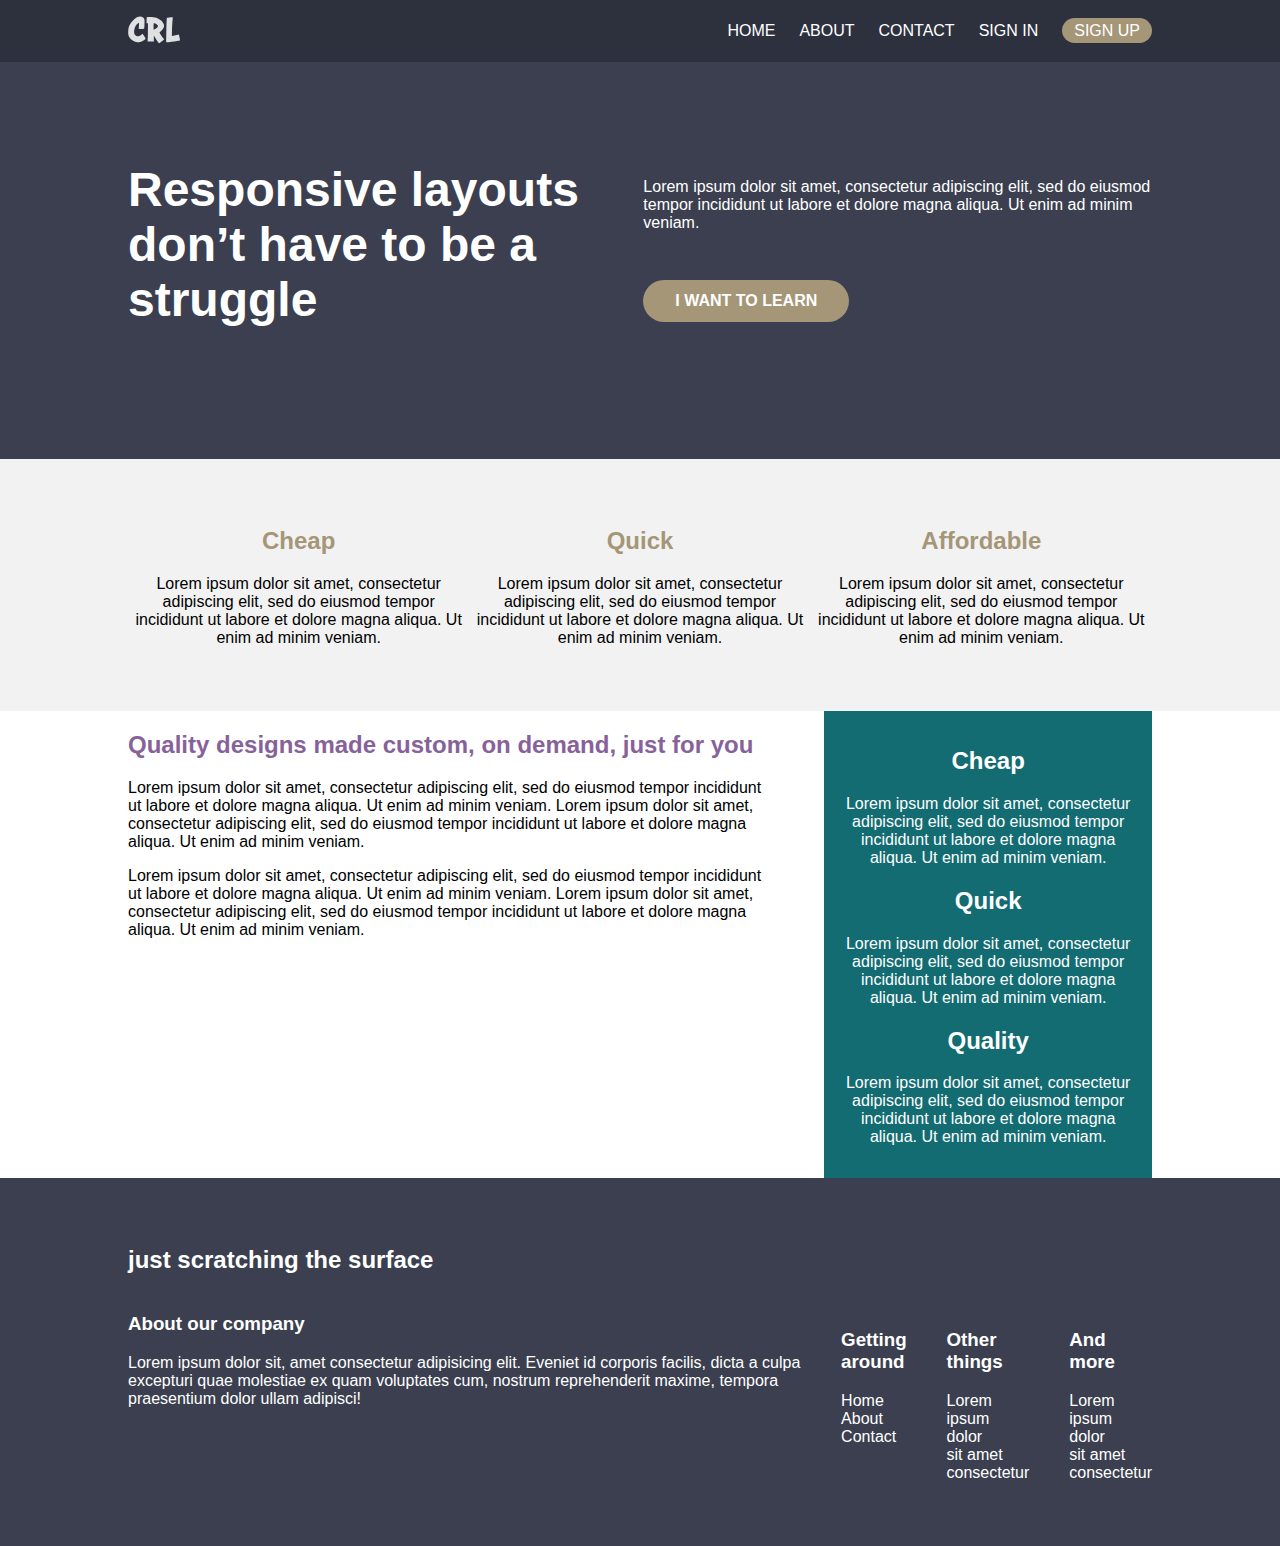
==== final-challenge/index.html @ f031e037 "final challenge partial added" ====
<!DOCTYPE html>
<html lang="en">
  <head>
    <meta charset="UTF-8" />
    <meta http-equiv="X-UA-Compatible" content="IE=edge" />
    <meta name="viewport" content="width=device-width, initial-scale=1.0" />
    <title>Document</title>
    <link rel="stylesheet" href="style.css" />
  </head>
  <body>
    <header>
      <div class="container row">
        <button class="nav-toggle" aria-label="open navigation">
          <span class="hamburger"></span>
        </button>
        <a class="logo" href="#">
          <img src="./logo.svg" alt="conquering responsive layouts" />
        </a>
        <nav class="nav">
          <ul class="nav__list nav__list--primary">
            <li class="nav__item"><a href="#" class="nav__link">Home</a></li>
            <li class="nav__item"><a href="#" class="nav__link">About</a></li>
            <li class="nav__item"><a href="#" class="nav__link">Contact</a></li>
          </ul>
          <ul class="nav__list nav__list--secondary">
            <li class="nav__item"><a href="#" class="nav__link">Sign In</a></li>
            <li class="nav__item">
              <a href="#" class="nav__link nav__link--button">Sign up</a>
            </li>
          </ul>
        </nav>
      </div>
    </header>

    <main class="main">
      <section class="hero">
        <div class="container row">
          <h1>Responsive layouts don’t have to be a struggle</h1>
          <div class="">
            <p>
              Lorem ipsum dolor sit amet, consectetur adipiscing elit, sed do
              eiusmod tempor incididunt ut labore et dolore magna aliqua. Ut
              enim ad minim veniam.
            </p>
            <a href="#" class="btn">I want to learn</a>
          </div>
        </div>
      </section>

      <section class="three-col">
        <div class="container">
          <div class="row">
            <div class="col">
              <h2>Cheap</h2>
              <p>
                Lorem ipsum dolor sit amet, consectetur adipiscing elit, sed do
                eiusmod tempor incididunt ut labore et dolore magna aliqua. Ut
                enim ad minim veniam.
              </p>
            </div>
            <div class="col">
              <h2>Quick</h2>
              <p>
                Lorem ipsum dolor sit amet, consectetur adipiscing elit, sed do
                eiusmod tempor incididunt ut labore et dolore magna aliqua. Ut
                enim ad minim veniam.
              </p>
            </div>
            <div class="col">
              <h2>Affordable</h2>
              <p>
                Lorem ipsum dolor sit amet, consectetur adipiscing elit, sed do
                eiusmod tempor incididunt ut labore et dolore magna aliqua. Ut
                enim ad minim veniam.
              </p>
            </div>
          </div>
        </div>
      </section>

      <section class="container row">
        <section class="primary-content">
          <h2 class="section-title">
            Quality designs made custom, on demand, just for you
          </h2>
          <p>
            Lorem ipsum dolor sit amet, consectetur adipiscing elit, sed do
            eiusmod tempor incididunt ut labore et dolore magna aliqua. Ut enim
            ad minim veniam. Lorem ipsum dolor sit amet, consectetur adipiscing
            elit, sed do eiusmod tempor incididunt ut labore et dolore magna
            aliqua. Ut enim ad minim veniam.
          </p>
          <p>
            Lorem ipsum dolor sit amet, consectetur adipiscing elit, sed do
            eiusmod tempor incididunt ut labore et dolore magna aliqua. Ut enim
            ad minim veniam. Lorem ipsum dolor sit amet, consectetur adipiscing
            elit, sed do eiusmod tempor incididunt ut labore et dolore magna
            aliqua. Ut enim ad minim veniam.
          </p>
        </section>
        <aside class="sidebar">
          <h2 class="sidebar-title">Cheap</h2>
          <p>
            Lorem ipsum dolor sit amet, consectetur adipiscing elit, sed do
            eiusmod tempor incididunt ut labore et dolore magna aliqua. Ut enim
            ad minim veniam.
          </p>

          <h2 class="sidebar-title">Quick</h2>
          <p>
            Lorem ipsum dolor sit amet, consectetur adipiscing elit, sed do
            eiusmod tempor incididunt ut labore et dolore magna aliqua. Ut enim
            ad minim veniam.
          </p>

          <h2 class="sidebar-title">Quality</h2>
          <p>
            Lorem ipsum dolor sit amet, consectetur adipiscing elit, sed do
            eiusmod tempor incididunt ut labore et dolore magna aliqua. Ut enim
            ad minim veniam.
          </p>
        </aside>
      </section>
    </main>

    <footer class="footer">
      <div class="container">
        <h2>just scratching the surface</h2>
        <div class="footer-container d-flex">
          <div class="footer-text">
            <h3>About our company</h3>
            <p>
              Lorem ipsum dolor sit, amet consectetur adipisicing elit. Eveniet
              id corporis facilis, dicta a culpa excepturi quae molestiae ex
              quam voluptates cum, nostrum reprehenderit maxime, tempora
              praesentium dolor ullam adipisci!
            </p>
          </div>
          <ul>
            <h3>Getting around</h3>
            <li>Home</li>
            <li>About</li>
            <li>Contact</li>
          </ul>
          <ul>
            <h3>Other things</h3>
            <li>Lorem ipsum</li>
            <li>dolor</li>
            <li>sit amet</li>
            <li>consectetur</li>
          </ul>
          <ul>
            <h3>And more</h3>
            <li>Lorem ipsum</li>
            <li>dolor</li>
            <li>sit amet</li>
            <li>consectetur</li>
          </ul>
        </div>
      </div>
    </footer>

    <script src="main.js"></script>
  </body>
</html>
---- final-challenge/style.css ----
@import url("https://fonts.googleapis.com/css2?family=Montserrat&family=Oswald:wght@700&display=swap");

:root {
  --clr-primary: #2e323f;
  --clr-secondary: #3b4050;
  --clr-accent-primary: #a59678;
  --clr-accent-secondary: #6f737f;
  --clr-neutral-100: #ffffff;

  --ff-primary: "Oswald", sans-serif;
  --ff-secondary: "Montserrat", sans-serif;
}

*,
*::before,
*:active {
  box-sizing: border-box;
}

body {
  margin: 0;
}

.container {
  width: 80%;
  max-width: 1200px;
  margin-inline: auto;
}

/* Challenge

   Make the navigation layout work
   on both mobile and large screens.

   Mobile-first, so mobile styles first,
   then add the large screen styles
   inside the existing media query

*/

*,
*::before,
*::after {
  box-sizing: border-box;
}

body {
  margin: 0;
  font-family: "Roboto", sans-serif;
  /* font-size: 1.3rem; */
}

img {
  max-width: 100%;
}

h1 {
  font-size: 3rem;
  margin-top: 0;
}

li {
  list-style: none;
}

.section-title {
  color: #87629a;
}

.btn {
  display: inline-block;
  text-decoration: none;
  text-transform: uppercase;
  color: hsl(0, 0%, 100%);
  font-weight: 900;
  background-color: hsl(40, 20%, 56%);
  padding: 0.75em 2em;
  border-radius: 100px;
}

.btn:hover,
.btn:focus {
  opacity: 0.75;
}

.container {
  width: 80%;
  max-width: 1100px;
  margin: 0 auto;
  /* added for nav-toggle positioning */
  position: relative;
}

header {
  background: hsl(226, 16%, 21%);
  padding: 1em 0;
  text-align: center;
}

.nav {
  width: 100%;
}

.nav-toggle {
  cursor: pointer;
  border: 0;
  width: 3em;
  height: 3em;
  padding: 0em;
  border-radius: 50%;
  background: #072a2d;
  color: white;
  transition: opacity 250ms ease;

  position: absolute;
  left: 0;
}

.nav-toggle:focus,
.nav-toggle:hover {
  opacity: 0.75;
}

.hamburger {
  width: 50%;
  position: relative;
}

.hamburger,
.hamburger::before,
.hamburger::after {
  display: block;
  margin: 0 auto;
  height: 3px;
  background: white;
}

.hamburger::before,
.hamburger::after {
  content: "";
  width: 100%;
}

.hamburger::before {
  transform: translateY(-6px);
}

.hamburger::after {
  transform: translateY(3px);
}

/* made changes here from video
   to make it more accessible.
   
   Works the same :) */
.nav {
  visibility: hidden;
  height: 0;
  position: absolute;
  font-size: 1rem;
}

.nav--visible {
  visibility: visible;
  height: auto;
  position: relative;
}

.nav__list {
  margin: 0;
  padding: 0;
  list-style: none;
}

.nav__list--primary {
  margin-bottom: 2em;
}

.nav__item {
  margin-top: 0.75em;
}

.nav__link {
  color: #ffffff;
  text-transform: uppercase;
  text-decoration: none;
}

.nav__link--button {
  padding: 0.25em 0.75em;
  background-color: hsl(40, 20%, 56%);
  color: hsl(0, 0%, 100%);
  border-radius: 100px;
}

.nav__link:hover,
.nav__link:focus {
  opacity: 0.65;
}

.logo {
  height: 30px;
}

.hero {
  padding: 100px 0;
  background-color: hsl(226, 15%, 27%);
  color: #fff;
}

.hero__img {
  margin-top: 2em;
}

.hero p {
  margin-bottom: 3em;
}

.three-col {
  padding: 3em 0;
  text-align: center;
  background-color: hsl(0, 0%, 95%);
}

.three-col h2 {
  color: hsl(40, 20%, 56%);
}

.sidebar {
  padding: 1em;
  text-align: center;
  color: #fff;
  background-color: #136c72;
}

.footer {
  background-color: hsl(226, 15%, 27%);
  color: hsl(0, 0%, 100%);
  padding: 3em 0;
}

@media (min-width: 800px) {
  .nav-toggle {
    display: none;
  }

  .nav {
    visibility: visible;
    display: flex;
    justify-content: flex-end;
    align-items: center;
    height: auto;
    position: relative;
  }

  .nav__list {
    display: flex;
    margin: 0;
  }

  .nav__item {
    margin: 0 0 0 1.5em;
  }

  .row {
    display: flex;
    justify-content: space-between;
  }

  .col {
    /* these are now flex items */
    width: 100%;
    text-align: center;
  }

  .hero__text {
    width: 62%;
  }

  .hero__img {
    width: 32%;
    align-self: flex-start;
    margin: 0;
  }

  .primary-content {
    width: 62%;
  }

  .sidebar {
    width: 32%;
  }

  .d-flex {
    display: flex;
    justify-content: space-between;
  }
}
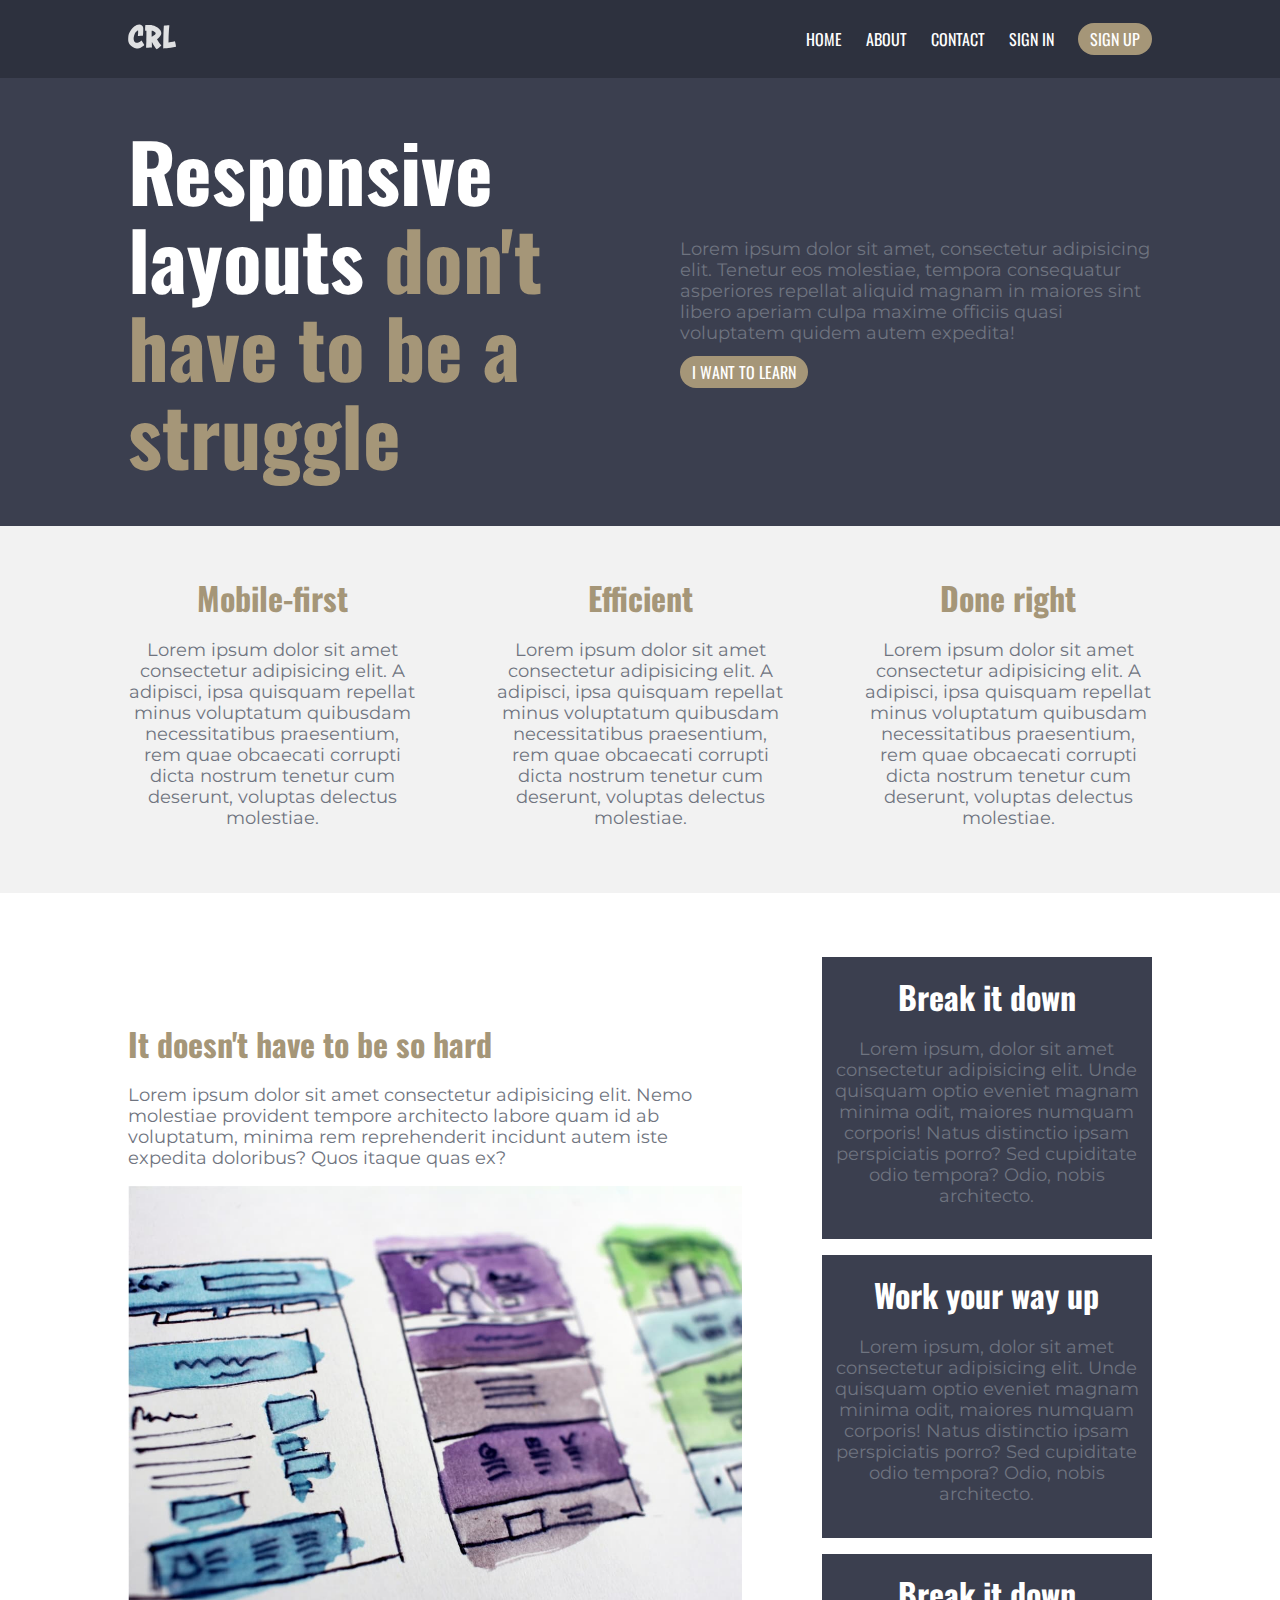
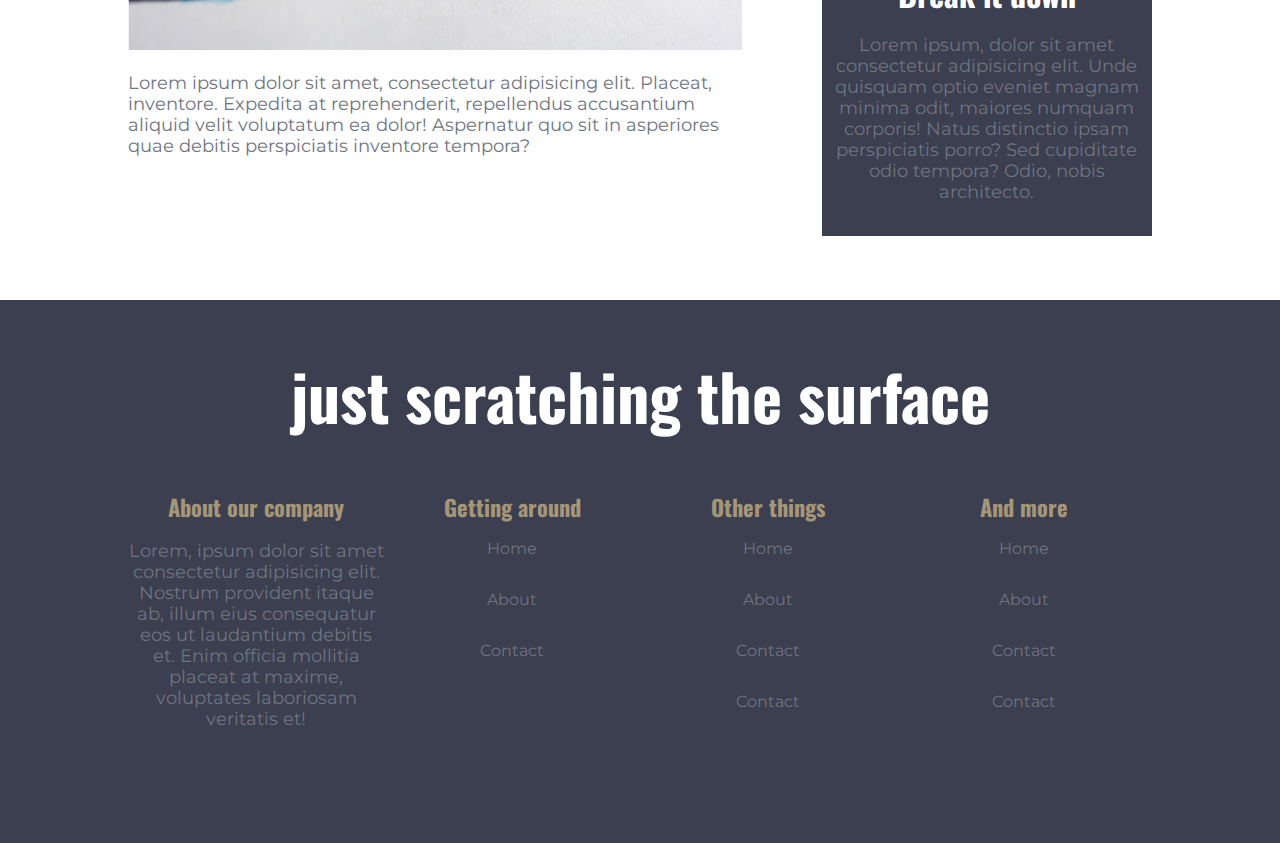
==== commit 6b2d27ed: "final challenge responsive done" ====
--- a/final-challenge/index.html
+++ b/final-challenge/index.html
@@ -8,22 +8,34 @@
     <link rel="stylesheet" href="style.css" />
   </head>
   <body>
-    <header>
+    <header class="header">
       <div class="container row">
         <button class="nav-toggle" aria-label="open navigation">
           <span class="hamburger"></span>
         </button>
+        <!-- logo -->
         <a class="logo" href="#">
-          <img src="./logo.svg" alt="conquering responsive layouts" />
+          <img src="./logo.svg" alt="logo" />
         </a>
+        <!-- nav -->
         <nav class="nav">
+          <!-- nav left -->
           <ul class="nav__list nav__list--primary">
-            <li class="nav__item"><a href="#" class="nav__link">Home</a></li>
-            <li class="nav__item"><a href="#" class="nav__link">About</a></li>
-            <li class="nav__item"><a href="#" class="nav__link">Contact</a></li>
+            <li class="nav__item">
+              <a href="#" class="nav__link">Home</a>
+            </li>
+            <li class="nav__item">
+              <a href="#" class="nav__link">About</a>
+            </li>
+            <li class="nav__item">
+              <a href="#" class="nav__link">Contact</a>
+            </li>
           </ul>
+          <!-- nav right -->
           <ul class="nav__list nav__list--secondary">
-            <li class="nav__item"><a href="#" class="nav__link">Sign In</a></li>
+            <li class="nav__item">
+              <a href="#" class="nav__link">Sign In</a>
+            </li>
             <li class="nav__item">
               <a href="#" class="nav__link nav__link--button">Sign up</a>
             </li>
@@ -35,131 +47,170 @@
     <main class="main">
       <section class="hero">
         <div class="container row">
-          <h1>Responsive layouts don’t have to be a struggle</h1>
-          <div class="">
-            <p>
-              Lorem ipsum dolor sit amet, consectetur adipiscing elit, sed do
-              eiusmod tempor incididunt ut labore et dolore magna aliqua. Ut
-              enim ad minim veniam.
-            </p>
-            <a href="#" class="btn">I want to learn</a>
+          <h1 class="col">
+            Responsive layouts
+            <span class="accent">don't have to be a struggle</span>
+          </h1>
+          <div class="col">
+            <p>
+              Lorem ipsum dolor sit amet, consectetur adipisicing elit. Tenetur
+              eos molestiae, tempora consequatur asperiores repellat aliquid
+              magnam in maiores sint libero aperiam culpa maxime officiis quasi
+              voluptatem quidem autem expedita!
+            </p>
+            <a href="#" class="nav__link nav__link--button">i want to learn</a>
           </div>
         </div>
       </section>
 
-      <section class="three-col">
-        <div class="container">
-          <div class="row">
-            <div class="col">
-              <h2>Cheap</h2>
+      <section class="cards">
+        <div class="container row">
+          <div class="col">
+            <h3 class="accent">Mobile-first</h3>
+            <p>
+              Lorem ipsum dolor sit amet consectetur adipisicing elit. A
+              adipisci, ipsa quisquam repellat minus voluptatum quibusdam
+              necessitatibus praesentium, rem quae obcaecati corrupti dicta
+              nostrum tenetur cum deserunt, voluptas delectus molestiae.
+            </p>
+          </div>
+          <div class="col">
+            <h3 class="accent">Efficient</h3>
+            <p>
+              Lorem ipsum dolor sit amet consectetur adipisicing elit. A
+              adipisci, ipsa quisquam repellat minus voluptatum quibusdam
+              necessitatibus praesentium, rem quae obcaecati corrupti dicta
+              nostrum tenetur cum deserunt, voluptas delectus molestiae.
+            </p>
+          </div>
+          <div class="col">
+            <h3 class="accent">Done right</h3>
+            <p>
+              Lorem ipsum dolor sit amet consectetur adipisicing elit. A
+              adipisci, ipsa quisquam repellat minus voluptatum quibusdam
+              necessitatibus praesentium, rem quae obcaecati corrupti dicta
+              nostrum tenetur cum deserunt, voluptas delectus molestiae.
+            </p>
+          </div>
+        </div>
+      </section>
+
+      <section class="section-3">
+        <div class="container row">
+          <div class="section-3-left">
+            <h3 class="accent">It doesn't have to be so hard</h3>
+            <p>
+              Lorem ipsum dolor sit amet consectetur adipisicing elit. Nemo
+              molestiae provident tempore architecto labore quam id ab
+              voluptatum, minima rem reprehenderit incidunt autem iste expedita
+              doloribus? Quos itaque quas ex?
+            </p>
+            <img src="./the-image.jpg" alt="image" />
+            <p>
+              Lorem ipsum dolor sit amet, consectetur adipisicing elit. Placeat,
+              inventore. Expedita at reprehenderit, repellendus accusantium
+              aliquid velit voluptatum ea dolor! Aspernatur quo sit in
+              asperiores quae debitis perspiciatis inventore tempora?
+            </p>
+          </div>
+          <aside class="aside">
+            <div class="card">
+              <h3>Break it down</h3>
               <p>
-                Lorem ipsum dolor sit amet, consectetur adipiscing elit, sed do
-                eiusmod tempor incididunt ut labore et dolore magna aliqua. Ut
-                enim ad minim veniam.
+                Lorem ipsum, dolor sit amet consectetur adipisicing elit. Unde
+                quisquam optio eveniet magnam minima odit, maiores numquam
+                corporis! Natus distinctio ipsam perspiciatis porro? Sed
+                cupiditate odio tempora? Odio, nobis architecto.
               </p>
             </div>
-            <div class="col">
-              <h2>Quick</h2>
+            <div class="card">
+              <h3>Work your way up</h3>
               <p>
-                Lorem ipsum dolor sit amet, consectetur adipiscing elit, sed do
-                eiusmod tempor incididunt ut labore et dolore magna aliqua. Ut
-                enim ad minim veniam.
+                Lorem ipsum, dolor sit amet consectetur adipisicing elit. Unde
+                quisquam optio eveniet magnam minima odit, maiores numquam
+                corporis! Natus distinctio ipsam perspiciatis porro? Sed
+                cupiditate odio tempora? Odio, nobis architecto.
               </p>
             </div>
-            <div class="col">
-              <h2>Affordable</h2>
+            <div class="card">
+              <h3>Break it down</h3>
               <p>
-                Lorem ipsum dolor sit amet, consectetur adipiscing elit, sed do
-                eiusmod tempor incididunt ut labore et dolore magna aliqua. Ut
-                enim ad minim veniam.
+                Lorem ipsum, dolor sit amet consectetur adipisicing elit. Unde
+                quisquam optio eveniet magnam minima odit, maiores numquam
+                corporis! Natus distinctio ipsam perspiciatis porro? Sed
+                cupiditate odio tempora? Odio, nobis architecto.
               </p>
             </div>
-          </div>
-        </div>
-      </section>
-
-      <section class="container row">
-        <section class="primary-content">
-          <h2 class="section-title">
-            Quality designs made custom, on demand, just for you
-          </h2>
-          <p>
-            Lorem ipsum dolor sit amet, consectetur adipiscing elit, sed do
-            eiusmod tempor incididunt ut labore et dolore magna aliqua. Ut enim
-            ad minim veniam. Lorem ipsum dolor sit amet, consectetur adipiscing
-            elit, sed do eiusmod tempor incididunt ut labore et dolore magna
-            aliqua. Ut enim ad minim veniam.
-          </p>
-          <p>
-            Lorem ipsum dolor sit amet, consectetur adipiscing elit, sed do
-            eiusmod tempor incididunt ut labore et dolore magna aliqua. Ut enim
-            ad minim veniam. Lorem ipsum dolor sit amet, consectetur adipiscing
-            elit, sed do eiusmod tempor incididunt ut labore et dolore magna
-            aliqua. Ut enim ad minim veniam.
-          </p>
-        </section>
-        <aside class="sidebar">
-          <h2 class="sidebar-title">Cheap</h2>
-          <p>
-            Lorem ipsum dolor sit amet, consectetur adipiscing elit, sed do
-            eiusmod tempor incididunt ut labore et dolore magna aliqua. Ut enim
-            ad minim veniam.
-          </p>
-
-          <h2 class="sidebar-title">Quick</h2>
-          <p>
-            Lorem ipsum dolor sit amet, consectetur adipiscing elit, sed do
-            eiusmod tempor incididunt ut labore et dolore magna aliqua. Ut enim
-            ad minim veniam.
-          </p>
-
-          <h2 class="sidebar-title">Quality</h2>
-          <p>
-            Lorem ipsum dolor sit amet, consectetur adipiscing elit, sed do
-            eiusmod tempor incididunt ut labore et dolore magna aliqua. Ut enim
-            ad minim veniam.
-          </p>
-        </aside>
+          </aside>
+        </div>
       </section>
     </main>
 
     <footer class="footer">
       <div class="container">
         <h2>just scratching the surface</h2>
-        <div class="footer-container d-flex">
-          <div class="footer-text">
-            <h3>About our company</h3>
-            <p>
-              Lorem ipsum dolor sit, amet consectetur adipisicing elit. Eveniet
-              id corporis facilis, dicta a culpa excepturi quae molestiae ex
-              quam voluptates cum, nostrum reprehenderit maxime, tempora
-              praesentium dolor ullam adipisci!
-            </p>
-          </div>
-          <ul>
-            <h3>Getting around</h3>
-            <li>Home</li>
-            <li>About</li>
-            <li>Contact</li>
-          </ul>
-          <ul>
-            <h3>Other things</h3>
-            <li>Lorem ipsum</li>
-            <li>dolor</li>
-            <li>sit amet</li>
-            <li>consectetur</li>
-          </ul>
-          <ul>
-            <h3>And more</h3>
-            <li>Lorem ipsum</li>
-            <li>dolor</li>
-            <li>sit amet</li>
-            <li>consectetur</li>
-          </ul>
+        <div class="row-footer">
+          <div class="col">
+            <h4 class="accent">About our company</h4>
+            <p>
+              Lorem, ipsum dolor sit amet consectetur adipisicing elit. Nostrum
+              provident itaque ab, illum eius consequatur eos ut laudantium
+              debitis et. Enim officia mollitia placeat at maxime, voluptates
+              laboriosam veritatis et!
+            </p>
+          </div>
+          <div class="col">
+            <h4 class="accent">Getting around</h4>
+            <ul>
+              <li class="footer-nav__item">
+                <a href="#" class="footer-nav__link">Home</a>
+              </li>
+              <li class="footer-nav__item">
+                <a href="#" class="footer-nav__link">About</a>
+              </li>
+              <li class="footer-nav__item" class="footer-nav__item">
+                <a href="#" class="footer-nav__link">Contact</a>
+              </li>
+            </ul>
+          </div>
+          <div class="col">
+            <h4 class="accent">Other things</h4>
+            <ul>
+              <li class="footer-nav__item">
+                <a href="#" class="footer-nav__link">Home</a>
+              </li>
+              <li class="footer-nav__item">
+                <a href="#" class="footer-nav__link">About</a>
+              </li>
+              <li class="footer-nav__item">
+                <a href="#" class="footer-nav__link">Contact</a>
+              </li>
+              <li class="footer-nav__item">
+                <a href="#" class="footer-nav__link">Contact</a>
+              </li>
+            </ul>
+          </div>
+          <div class="col">
+            <h4 class="accent">And more</h4>
+            <ul>
+              <li class="footer-nav__item">
+                <a href="#" class="footer-nav__link">Home</a>
+              </li>
+              <li class="footer-nav__item">
+                <a href="#" class="footer-nav__link">About</a>
+              </li>
+              <li class="footer-nav__item">
+                <a href="#" class="footer-nav__link">Contact</a>
+              </li>
+              <li class="footer-nav__item">
+                <a href="#" class="footer-nav__link">Contact</a>
+              </li>
+            </ul>
+          </div>
         </div>
       </div>
     </footer>
 
-    <script src="main.js"></script>
+    <script src="./main.js"></script>
   </body>
 </html>
--- a/final-challenge/style.css
+++ b/final-challenge/style.css
@@ -1,12 +1,12 @@
 @import url("https://fonts.googleapis.com/css2?family=Montserrat&family=Oswald:wght@700&display=swap");
 
 :root {
-  --clr-primary: #2e323f;
-  --clr-secondary: #3b4050;
-  --clr-accent-primary: #a59678;
-  --clr-accent-secondary: #6f737f;
-  --clr-neutral-100: #ffffff;
-
+  --clr-primary: hsl(226, 16%, 21%);
+  --clr-secondary: hsl(226, 15%, 27%);
+  --clr-accent-primary: hsl(40, 20%, 56%);
+  --clr-accent-secondary: hsl(225, 7%, 47%);
+  --clr-neutral-100: hsl(0, 0%, 100%);
+  --clr-neutral-200: hsl(0, 0%, 95%);
   --ff-primary: "Oswald", sans-serif;
   --ff-secondary: "Montserrat", sans-serif;
 }
@@ -15,10 +15,47 @@
 *::before,
 *:active {
   box-sizing: border-box;
+  margin: 0;
+  padding: 0;
 }
 
 body {
-  margin: 0;
+  font-family: var(--ff-secondary);
+}
+
+img {
+  max-width: 100%;
+}
+
+h1 {
+  font-size: 2.5rem;
+  font-family: var(--ff-primary);
+  line-height: 1.1;
+}
+
+h2 {
+  font-size: 2rem;
+  font-family: var(--ff-primary);
+}
+
+h3 {
+  font-size: 1.5rem;
+  font-family: var(--ff-primary);
+}
+
+h4 {
+  font-size: 1rem;
+  font-family: var(--ff-primary);
+}
+
+p {
+  font-size: 0.9rem;
+  padding: 1em 0;
+  color: var(--clr-accent-secondary);
+}
+
+section {
+  padding: 3em 0;
 }
 
 .container {
@@ -27,73 +64,15 @@
   margin-inline: auto;
 }
 
-/* Challenge
-
-   Make the navigation layout work
-   on both mobile and large screens.
-
-   Mobile-first, so mobile styles first,
-   then add the large screen styles
-   inside the existing media query
-
-*/
-
-*,
-*::before,
-*::after {
-  box-sizing: border-box;
-}
-
-body {
-  margin: 0;
-  font-family: "Roboto", sans-serif;
-  /* font-size: 1.3rem; */
-}
-
-img {
-  max-width: 100%;
-}
-
-h1 {
-  font-size: 3rem;
-  margin-top: 0;
-}
-
-li {
-  list-style: none;
-}
-
-.section-title {
-  color: #87629a;
-}
-
-.btn {
-  display: inline-block;
-  text-decoration: none;
-  text-transform: uppercase;
-  color: hsl(0, 0%, 100%);
-  font-weight: 900;
-  background-color: hsl(40, 20%, 56%);
-  padding: 0.75em 2em;
-  border-radius: 100px;
-}
-
-.btn:hover,
-.btn:focus {
-  opacity: 0.75;
-}
-
-.container {
-  width: 80%;
-  max-width: 1100px;
-  margin: 0 auto;
-  /* added for nav-toggle positioning */
-  position: relative;
-}
-
-header {
-  background: hsl(226, 16%, 21%);
-  padding: 1em 0;
+.accent {
+  color: var(--clr-accent-primary);
+}
+
+.header {
+  background-color: var(--clr-primary);
+  color: var(--clr-neutral-100);
+  padding: 1.5em 0;
+  font-family: var(--ff-primary);
   text-align: center;
 }
 
@@ -149,10 +128,6 @@
   transform: translateY(3px);
 }
 
-/* made changes here from video
-   to make it more accessible.
-   
-   Works the same :) */
 .nav {
   visibility: hidden;
   height: 0;
@@ -181,16 +156,17 @@
 }
 
 .nav__link {
-  color: #ffffff;
+  color: var(--clr-neutral-100);
   text-transform: uppercase;
   text-decoration: none;
 }
 
 .nav__link--button {
   padding: 0.25em 0.75em;
-  background-color: hsl(40, 20%, 56%);
-  color: hsl(0, 0%, 100%);
+  background-color: var(--clr-accent-primary);
+  color: var(--clr-neutral-100);
   border-radius: 100px;
+  font-family: var(--ff-primary);
 }
 
 .nav__link:hover,
@@ -203,43 +179,70 @@
 }
 
 .hero {
-  padding: 100px 0;
-  background-color: hsl(226, 15%, 27%);
-  color: #fff;
-}
-
-.hero__img {
-  margin-top: 2em;
-}
-
-.hero p {
-  margin-bottom: 3em;
-}
-
-.three-col {
+  background-color: var(--clr-secondary);
+  color: var(--clr-neutral-100);
+  text-align: center;
+}
+
+.cards {
+  background-color: var(--clr-neutral-200);
+  text-align: center;
+}
+
+.section-3 {
+  text-align: center;
+}
+
+.card {
+  background-color: var(--clr-secondary);
+  color: var(--clr-neutral-100);
+  text-align: center;
+  margin: 1em 0;
+  padding: 1em 0;
+}
+
+.footer {
+  background-color: var(--clr-secondary);
+  color: var(--clr-neutral-100);
   padding: 3em 0;
   text-align: center;
-  background-color: hsl(0, 0%, 95%);
-}
-
-.three-col h2 {
-  color: hsl(40, 20%, 56%);
-}
-
-.sidebar {
-  padding: 1em;
-  text-align: center;
-  color: #fff;
-  background-color: #136c72;
-}
-
-.footer {
-  background-color: hsl(226, 15%, 27%);
-  color: hsl(0, 0%, 100%);
-  padding: 3em 0;
+}
+
+.footer-nav {
+  padding: 2em 0;
+}
+
+.footer-nav__item {
+  padding: 1em 0;
+  list-style: none;
+}
+
+.footer-nav__link {
+  color: var(--clr-accent-secondary);
+  text-decoration: none;
 }
 
 @media (min-width: 800px) {
+  h1 {
+    font-size: 5rem;
+  }
+
+  h2 {
+    font-size: 4rem;
+  }
+
+  h3 {
+    font-size: 2rem;
+  }
+
+  h4 {
+    font-size: 1.4rem;
+  }
+
+  p {
+    font-size: 1.1rem;
+  }
+
   .nav-toggle {
     display: none;
   }
@@ -265,12 +268,13 @@
   .row {
     display: flex;
     justify-content: space-between;
+    align-items: center;
+    gap: 5rem;
   }
 
   .col {
-    /* these are now flex items */
-    width: 100%;
-    text-align: center;
+    width: 50%;
+    /* align-self: flex-end; */
   }
 
   .hero__text {
@@ -287,12 +291,24 @@
     width: 62%;
   }
 
-  .sidebar {
-    width: 32%;
-  }
-
-  .d-flex {
+  .section-3-left {
+    width: 65%;
+  }
+
+  .aside {
+    width: 35%;
+  }
+
+  .hero {
+    text-align: start;
+  }
+
+  .section-3 {
+    text-align: start;
+  }
+
+  .row-footer {
+    padding: 3em 0;
     display: flex;
-    justify-content: space-between;
-  }
-}
+  }
+}
